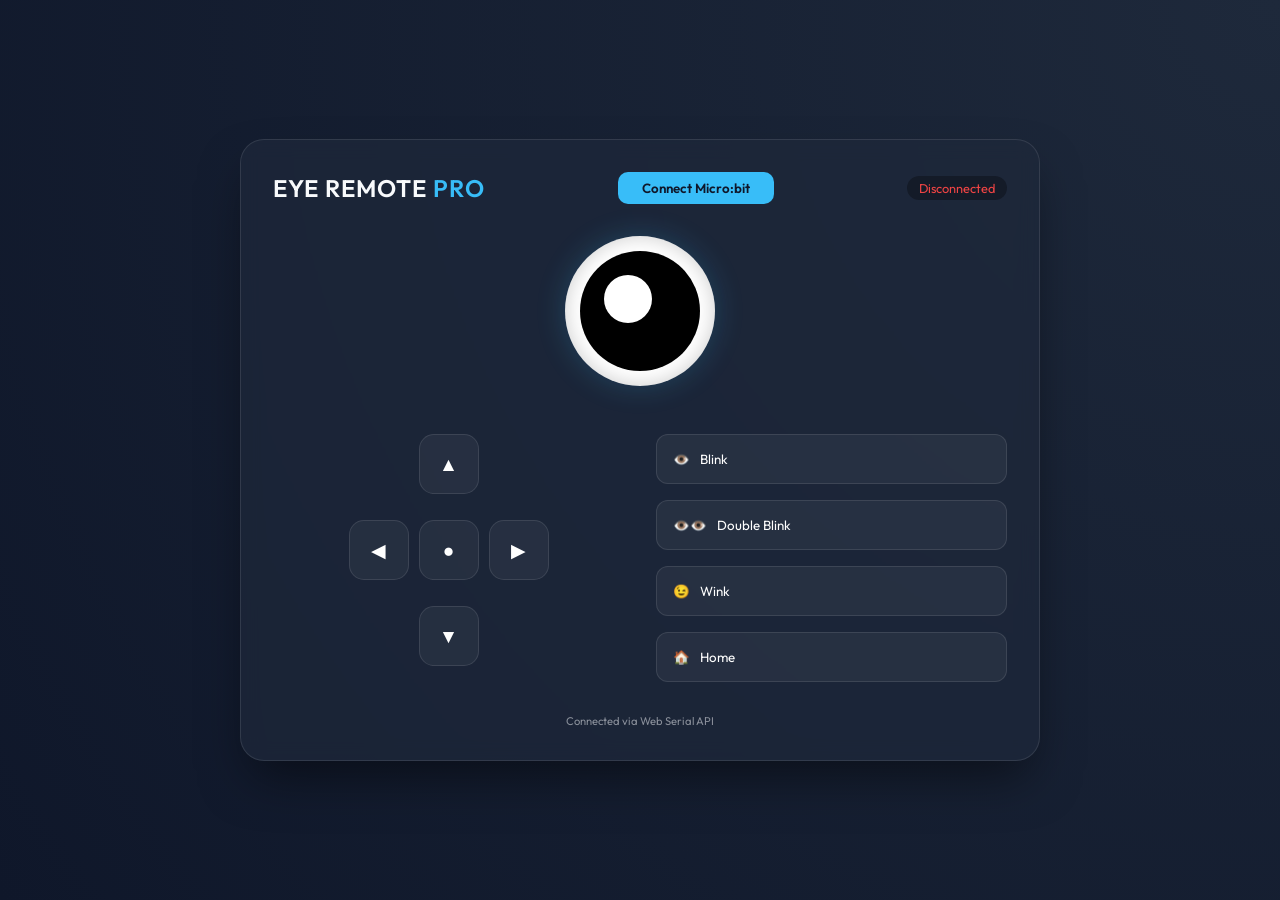
==== index.html @ 4f055ca3 "Move web app files to root for GitHub Pages deployment" ====
<!DOCTYPE html>
<html lang="en">
<head>
    <meta charset="UTF-8">
    <meta name="viewport" content="width=device-width, initial-scale=1.0">
    <title>Eye Remote Control</title>
    <link rel="stylesheet" href="style.css">
    <link href="https://fonts.googleapis.com/css2?family=Outfit:wght@300;400;600&display=swap" rel="stylesheet">
</head>
<body>
    <div class="container">
        <header>
            <h1>EYE REMOTE <span class="accent">PRO</span></h1>
            <button id="connectBtn" class="btn-primary">Connect Micro:bit</button>
            <div id="status" class="status-indicator">Disconnected</div>
        </header>

        <main>
            <div class="eye-display">
                <div class="eye-container">
                    <div class="eye" id="visualEye">
                        <div class="pupil"></div>
                    </div>
                </div>
            </div>

            <div class="controls-grid">
                <!-- Directional Pad -->
                <div class="d-pad">
                    <button class="control-btn up" data-cmd="U">▲</button>
                    <button class="control-btn left" data-cmd="L">◀</button>
                    <button class="control-btn center" data-cmd="C">●</button>
                    <button class="control-btn right" data-cmd="R">▶</button>
                    <button class="control-btn down" data-cmd="D">▼</button>
                </div>

                <!-- Action Buttons -->
                <div class="action-buttons">
                    <button class="action-btn" data-cmd="B">
                        <span class="icon">👁️</span> Blink
                    </button>
                    <button class="action-btn" data-cmd="2">
                        <span class="icon">👁️👁️</span> Double Blink
                    </button>
                    <button class="action-btn" data-cmd="W">
                        <span class="icon">😉</span> Wink
                    </button>
                    <button class="action-btn" data-cmd="H">
                        <span class="icon">🏠</span> Home
                    </button>
                </div>
            </div>
        </main>

        <footer>
            <p>Connected via Web Serial API</p>
        </footer>
    </div>
    <script src="script.js"></script>
</body>
</html>
---- style.css ----
:root {
    --bg-color: #0f172a;
    --card-bg: rgba(30, 41, 59, 0.7);
    --accent-color: #38bdf8;
    --text-color: #f8fafc;
    --danger: #ef4444;
    --success: #22c55e;
    --glass-border: rgba(255, 255, 255, 0.1);
}

* {
    margin: 0;
    padding: 0;
    box-sizing: border-box;
    font-family: 'Outfit', sans-serif;
}

body {
    background-color: var(--bg-color);
    color: var(--text-color);
    min-height: 100vh;
    display: flex;
    justify-content: center;
    align-items: center;
    background: radial-gradient(circle at top right, #1e293b, #0f172a);
}

.container {
    width: 90%;
    max-width: 800px;
    background: var(--card-bg);
    backdrop-filter: blur(10px);
    border: 1px solid var(--glass-border);
    border-radius: 24px;
    padding: 2rem;
    box-shadow: 0 25px 50px -12px rgba(0, 0, 0, 0.5);
}

header {
    display: flex;
    justify-content: space-between;
    align-items: center;
    margin-bottom: 2rem;
}

h1 {
    font-size: 1.5rem;
    font-weight: 600;
    letter-spacing: 1px;
}

.accent {
    color: var(--accent-color);
}

.status-indicator {
    font-size: 0.8rem;
    padding: 0.25rem 0.75rem;
    border-radius: 20px;
    background: rgba(0, 0, 0, 0.3);
    color: var(--danger);
}

.status-indicator.connected {
    color: var(--success);
    box-shadow: 0 0 10px rgba(34, 197, 94, 0.3);
}

/* Eye Display */
.eye-display {
    display: flex;
    justify-content: center;
    margin-bottom: 3rem;
}

.eye-container {
    width: 150px;
    height: 150px;
    background: #fff;
    border-radius: 50%;
    display: flex;
    justify-content: center;
    align-items: center;
    overflow: hidden;
    box-shadow: inset 0 0 20px rgba(0,0,0,0.2), 0 0 30px rgba(56, 189, 248, 0.2);
    position: relative;
}

.eye {
    width: 80%;
    height: 80%;
    background: #000;
    border-radius: 50%;
    position: relative;
    transition: transform 0.2s ease-out;
}

.pupil {
    width: 40%;
    height: 40%;
    background: #fff;
    border-radius: 50%;
    position: absolute;
    top: 20%;
    left: 20%;
}

/* Controls */
.controls-grid {
    display: grid;
    grid-template-columns: 1fr 1fr;
    gap: 2rem;
}

@media (max-width: 600px) {
    .controls-grid {
        grid-template-columns: 1fr;
    }
}

.d-pad {
    display: grid;
    grid-template-areas: 
        ". up ."
        "left center right"
        ". down .";
    gap: 10px;
    justify-content: center;
}

.up { grid-area: up; }
.down { grid-area: down; }
.left { grid-area: left; }
.right { grid-area: right; }
.center { grid-area: center; }

.control-btn {
    width: 60px;
    height: 60px;
    border-radius: 15px;
    border: none;
    background: rgba(255, 255, 255, 0.05);
    color: white;
    font-size: 1.2rem;
    cursor: pointer;
    transition: all 0.2s;
    border: 1px solid var(--glass-border);
}

.control-btn:hover {
    background: var(--accent-color);
    color: var(--bg-color);
    transform: scale(1.05);
}

.control-btn:active {
    transform: scale(0.95);
}

.action-buttons {
    display: flex;
    flex-direction: column;
    gap: 1rem;
}

.action-btn {
    padding: 1rem;
    border-radius: 12px;
    border: 1px solid var(--glass-border);
    background: rgba(255, 255, 255, 0.05);
    color: white;
    cursor: pointer;
    text-align: left;
    display: flex;
    align-items: center;
    gap: 10px;
    transition: all 0.2s;
}

.action-btn:hover {
    background: rgba(255, 255, 255, 0.1);
    border-color: var(--accent-color);
}

.btn-primary {
    padding: 0.5rem 1.5rem;
    border-radius: 10px;
    border: none;
    background: var(--accent-color);
    color: var(--bg-color);
    font-weight: 600;
    cursor: pointer;
    transition: all 0.2s;
}

.btn-primary:hover {
    opacity: 0.9;
    box-shadow: 0 0 15px rgba(56, 189, 248, 0.4);
}

footer {
    margin-top: 2rem;
    text-align: center;
    font-size: 0.7rem;
    opacity: 0.5;
}
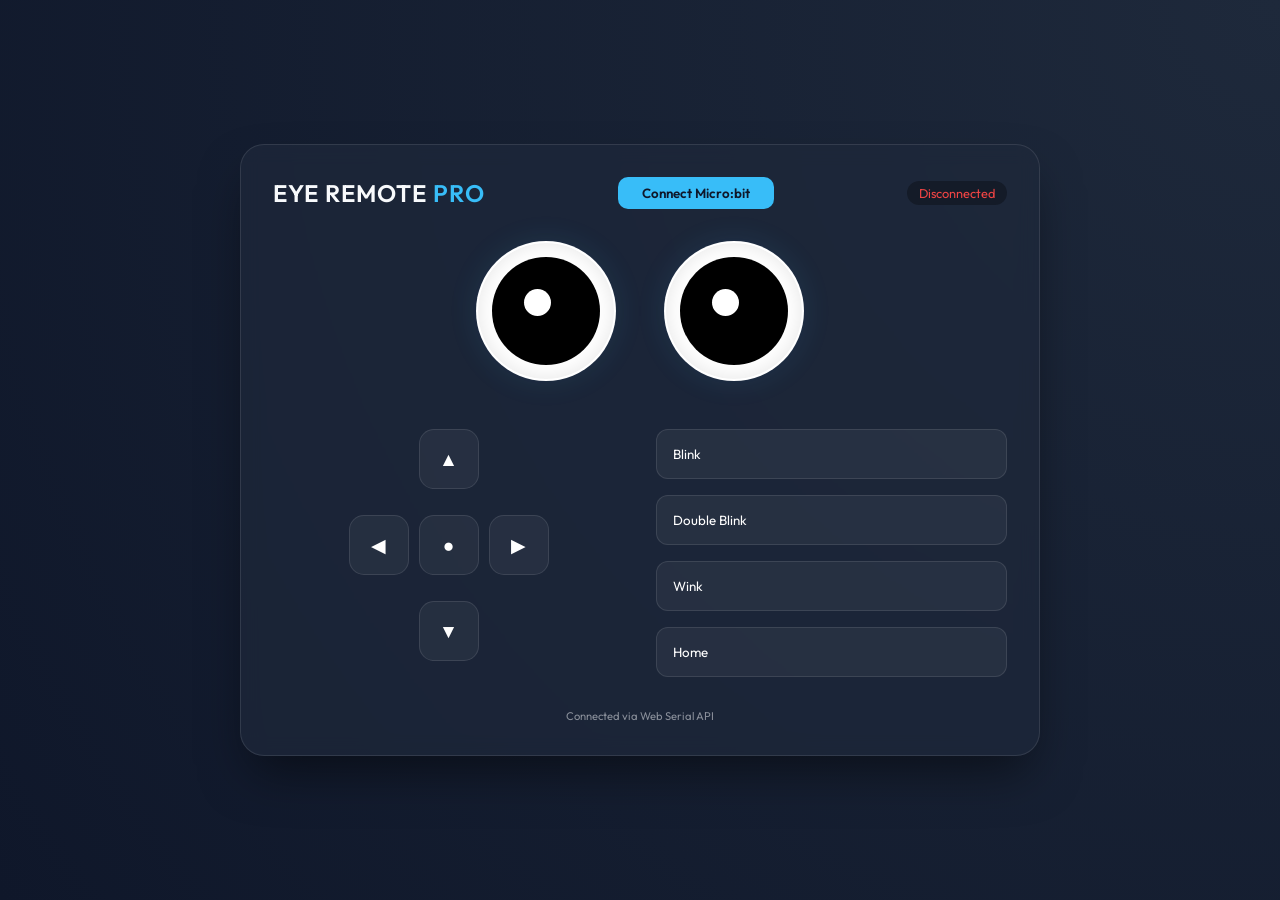
==== commit 07707b99: "UI Redesign: 2 eyes, eyelid animations, and cleaned up buttons" ====
--- a/index.html
+++ b/index.html
@@ -1,5 +1,6 @@
 <!DOCTYPE html>
 <html lang="en">
+
 <head>
     <meta charset="UTF-8">
     <meta name="viewport" content="width=device-width, initial-scale=1.0">
@@ -7,6 +8,7 @@
     <link rel="stylesheet" href="style.css">
     <link href="https://fonts.googleapis.com/css2?family=Outfit:wght@300;400;600&display=swap" rel="stylesheet">
 </head>
+
 <body>
     <div class="container">
         <header>
@@ -16,11 +18,20 @@
         </header>
 
         <main>
-            <div class="eye-display">
-                <div class="eye-container">
-                    <div class="eye" id="visualEye">
+            <div class="eyes-display">
+                <div class="eye-container left-eye">
+                    <div class="eyelid top"></div>
+                    <div class="eye" id="visualEyeL">
                         <div class="pupil"></div>
                     </div>
+                    <div class="eyelid bottom"></div>
+                </div>
+                <div class="eye-container right-eye">
+                    <div class="eyelid top"></div>
+                    <div class="eye" id="visualEyeR">
+                        <div class="pupil"></div>
+                    </div>
+                    <div class="eyelid bottom"></div>
                 </div>
             </div>
 
@@ -37,16 +48,16 @@
                 <!-- Action Buttons -->
                 <div class="action-buttons">
                     <button class="action-btn" data-cmd="B">
-                        <span class="icon">👁️</span> Blink
+                        Blink
                     </button>
                     <button class="action-btn" data-cmd="2">
-                        <span class="icon">👁️👁️</span> Double Blink
+                        Double Blink
                     </button>
                     <button class="action-btn" data-cmd="W">
-                        <span class="icon">😉</span> Wink
+                        Wink
                     </button>
                     <button class="action-btn" data-cmd="H">
-                        <span class="icon">🏠</span> Home
+                        Home
                     </button>
                 </div>
             </div>
@@ -58,4 +69,5 @@
     </div>
     <script src="script.js"></script>
 </body>
-</html>
+
+</html>
--- a/style.css
+++ b/style.css
@@ -66,24 +66,56 @@
     box-shadow: 0 0 10px rgba(34, 197, 94, 0.3);
 }
 
-/* Eye Display */
-.eye-display {
-    display: flex;
-    justify-content: center;
+/* Eyes Display */
+.eyes-display {
+    display: flex;
+    justify-content: center;
+    gap: 3rem;
     margin-bottom: 3rem;
 }
 
 .eye-container {
-    width: 150px;
-    height: 150px;
+    width: 140px;
+    height: 140px;
     background: #fff;
     border-radius: 50%;
     display: flex;
     justify-content: center;
     align-items: center;
     overflow: hidden;
-    box-shadow: inset 0 0 20px rgba(0,0,0,0.2), 0 0 30px rgba(56, 189, 248, 0.2);
+    box-shadow: inset 0 0 20px rgba(0, 0, 0, 0.1), 0 0 30px rgba(56, 189, 248, 0.1);
     position: relative;
+    border: 2px solid rgba(255, 255, 255, 0.5);
+}
+
+.eyelid {
+    position: absolute;
+    width: 100%;
+    height: 100%;
+    background: var(--bg-color);
+    z-index: 10;
+    transition: transform 0.15s ease-out;
+}
+
+.eyelid.top {
+    top: 0;
+    transform: translateY(-100%);
+    border-bottom: 2px solid var(--accent-color);
+}
+
+.eyelid.bottom {
+    bottom: 0;
+    transform: translateY(100%);
+    border-top: 2px solid var(--accent-color);
+}
+
+/* Eyelid Closed State */
+.eye-container.closed .eyelid.top {
+    transform: translateY(-50%);
+}
+
+.eye-container.closed .eyelid.bottom {
+    transform: translateY(50%);
 }
 
 .eye {
@@ -96,13 +128,13 @@
 }
 
 .pupil {
-    width: 40%;
-    height: 40%;
+    width: 25%;
+    height: 25%;
     background: #fff;
     border-radius: 50%;
     position: absolute;
-    top: 20%;
-    left: 20%;
+    top: 30%;
+    left: 30%;
 }
 
 /* Controls */
@@ -120,7 +152,7 @@
 
 .d-pad {
     display: grid;
-    grid-template-areas: 
+    grid-template-areas:
         ". up ."
         "left center right"
         ". down .";
@@ -128,11 +160,25 @@
     justify-content: center;
 }
 
-.up { grid-area: up; }
-.down { grid-area: down; }
-.left { grid-area: left; }
-.right { grid-area: right; }
-.center { grid-area: center; }
+.up {
+    grid-area: up;
+}
+
+.down {
+    grid-area: down;
+}
+
+.left {
+    grid-area: left;
+}
+
+.right {
+    grid-area: right;
+}
+
+.center {
+    grid-area: center;
+}
 
 .control-btn {
     width: 60px;
@@ -203,4 +249,4 @@
     text-align: center;
     font-size: 0.7rem;
     opacity: 0.5;
-}
+}
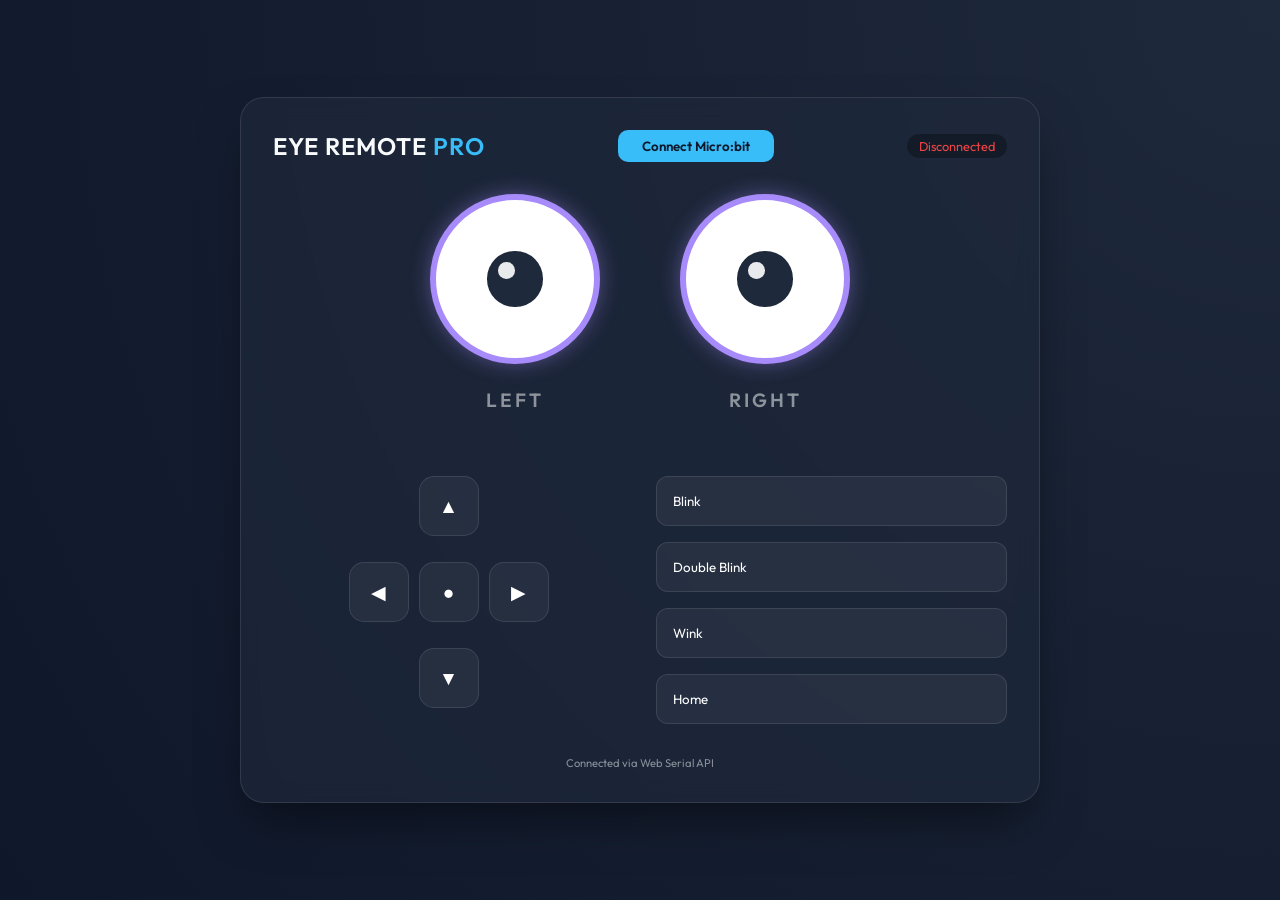
==== commit d54d16bb: "UI refinement: match provided image with purple borders and labels" ====
--- a/index.html
+++ b/index.html
@@ -19,19 +19,25 @@
 
         <main>
             <div class="eyes-display">
-                <div class="eye-container left-eye">
-                    <div class="eyelid top"></div>
-                    <div class="eye" id="visualEyeL">
-                        <div class="pupil"></div>
+                <div class="eye-unit">
+                    <div class="eye-container left-eye">
+                        <div class="eyelid top"></div>
+                        <div class="eye" id="visualEyeL">
+                            <div class="pupil"></div>
+                        </div>
+                        <div class="eyelid bottom"></div>
                     </div>
-                    <div class="eyelid bottom"></div>
+                    <div class="eye-label">LEFT</div>
                 </div>
-                <div class="eye-container right-eye">
-                    <div class="eyelid top"></div>
-                    <div class="eye" id="visualEyeR">
-                        <div class="pupil"></div>
+                <div class="eye-unit">
+                    <div class="eye-container right-eye">
+                        <div class="eyelid top"></div>
+                        <div class="eye" id="visualEyeR">
+                            <div class="pupil"></div>
+                        </div>
+                        <div class="eyelid bottom"></div>
                     </div>
-                    <div class="eyelid bottom"></div>
+                    <div class="eye-label">RIGHT</div>
                 </div>
             </div>
 
--- a/style.css
+++ b/style.css
@@ -70,22 +70,41 @@
 .eyes-display {
     display: flex;
     justify-content: center;
-    gap: 3rem;
-    margin-bottom: 3rem;
+    align-items: center;
+    gap: 5rem;
+    margin-bottom: 4rem;
+    flex-wrap: nowrap;
+}
+
+.eye-unit {
+    display: flex;
+    flex-direction: column;
+    align-items: center;
+    gap: 1.5rem;
 }
 
 .eye-container {
-    width: 140px;
-    height: 140px;
+    width: 170px;
+    height: 170px;
     background: #fff;
     border-radius: 50%;
     display: flex;
     justify-content: center;
     align-items: center;
     overflow: hidden;
-    box-shadow: inset 0 0 20px rgba(0, 0, 0, 0.1), 0 0 30px rgba(56, 189, 248, 0.1);
     position: relative;
-    border: 2px solid rgba(255, 255, 255, 0.5);
+    border: 6px solid #a78bfa;
+    /* Purple border from image */
+    box-shadow: 0 0 20px rgba(167, 139, 250, 0.4);
+    /* Purple glow */
+}
+
+.eye-label {
+    font-size: 1.2rem;
+    font-weight: 600;
+    letter-spacing: 3px;
+    color: rgba(255, 255, 255, 0.5);
+    text-transform: uppercase;
 }
 
 .eyelid {
@@ -94,19 +113,19 @@
     height: 100%;
     background: var(--bg-color);
     z-index: 10;
-    transition: transform 0.15s ease-out;
+    transition: transform 0.2s ease-out;
 }
 
 .eyelid.top {
     top: 0;
     transform: translateY(-100%);
-    border-bottom: 2px solid var(--accent-color);
+    border-bottom: 2px solid #a78bfa;
 }
 
 .eyelid.bottom {
     bottom: 0;
     transform: translateY(100%);
-    border-top: 2px solid var(--accent-color);
+    border-top: 2px solid #a78bfa;
 }
 
 /* Eyelid Closed State */
@@ -119,22 +138,26 @@
 }
 
 .eye {
-    width: 80%;
-    height: 80%;
-    background: #000;
+    width: 35%;
+    /* Iris size matching image */
+    height: 35%;
+    background: #1e293b;
+    /* Dark navy iris */
     border-radius: 50%;
     position: relative;
     transition: transform 0.2s ease-out;
 }
 
 .pupil {
-    width: 25%;
-    height: 25%;
+    width: 30%;
+    /* Reflection highlight */
+    height: 30%;
     background: #fff;
     border-radius: 50%;
     position: absolute;
-    top: 30%;
-    left: 30%;
+    top: 20%;
+    left: 20%;
+    opacity: 0.9;
 }
 
 /* Controls */
